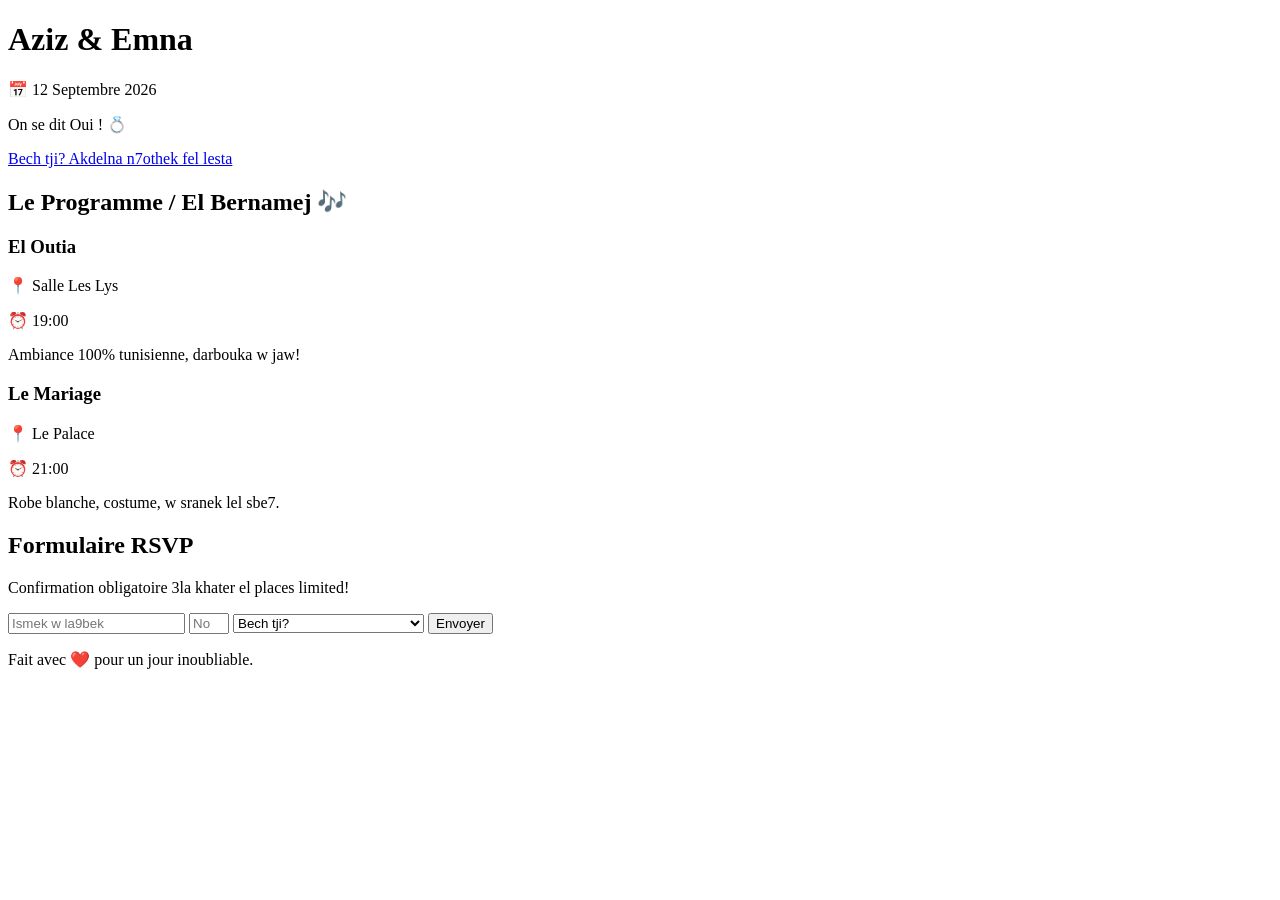
==== MARIAGE.HTML @ 6fee6981 "Rename MARIAGE to MARIAGE.HTML" ====
<!DOCTYPE html>
<html lang="fr">
<head>
    <meta charset="UTF-8">
    <meta name="viewport" content="width=device-width, initial-scale=1.0">
    <title>Notre Mariage ✨</title>
    <link rel="stylesheet" href="style.css">
</head>
<body>

    <!-- Header / Welcome -->
    <header class="hero">
        <div class="hero-content">
            <h1>Aziz & Emna</h1>
            <p class="date">📅 12 Septembre 2026</p>
            <p class="tagline">On se dit Oui ! 💍</p>
            <a href="#rsvp" class="btn">Bech tji? Akdelna n7othek fel lesta</a>
        </div>
    </header>

    <!-- Programme -->
    <section class="details">
        <h2>Le Programme / El Bernamej 🎶</h2>
        <div class="grid">
            <div class="card">
                <h3>El Outia</h3>
                <p>📍 Salle Les Lys</p>
                <p>⏰ 19:00</p>
                <p>Ambiance 100% tunisienne, darbouka w jaw!</p>
            </div>
            <div class="card">
                <h3>Le Mariage</h3>
                <p>📍 Le Palace</p>
                <p>⏰ 21:00</p>
                <p>Robe blanche, costume, w sranek lel sbe7.</p>
            </div>
        </div>
    </section>

    <!-- RSVP Form -->
    <section id="rsvp" class="rsvp-section">
        <h2>Formulaire RSVP</h2>
        <p>Confirmation obligatoire 3la khater el places limited!</p>
        <form class="rsvp-form">
            <input type="text" placeholder="Ismek w la9bek" required>
            <input type="number" placeholder="Nombre de personnes" min="1" max="5" required>
            <select required>
                <option value="">Bech tji?</option>
                <option value="oui">Ey nchallah, m9ayem el jaw!</option>
                <option value="non">Désolé(e), mana9darch</option>
            </select>
            <button type="submit" class="btn">Envoyer</button>
        </form>
    </section>

    <footer>
        <p>Fait avec ❤️ pour un jour inoubliable.</p>
    </footer>

</body>
</html>
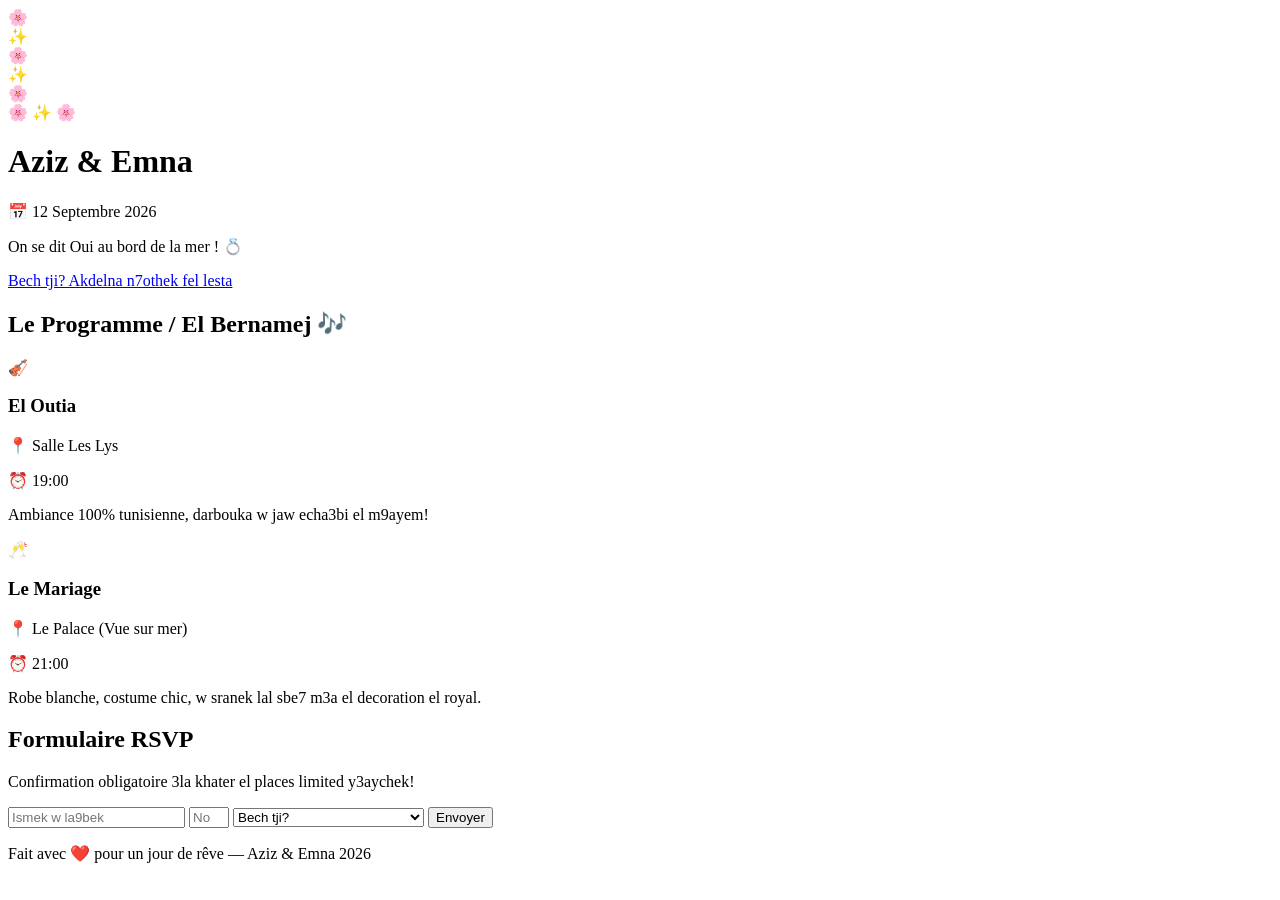
==== commit bdc7c16f: "Update MARIAGE.HTML" ====
--- a/MARIAGE.HTML
+++ b/MARIAGE.HTML
@@ -4,43 +4,62 @@
     <meta charset="UTF-8">
     <meta name="viewport" content="width=device-width, initial-scale=1.0">
     <title>Notre Mariage ✨</title>
+    <!-- Fonts Mezyanin men Google -->
+    <link rel="preconnect" href="https://fonts.googleapis.com">
+    <link rel="preconnect" href="https://fonts.gstatic.com" crossorigin>
+    <link href="https://fonts.googleapis.com/css2?family=Playfair+Display:ital,wght@0,400..900;1,400..900&family=Poppins:wght@300;400;600&display=swap" rel="stylesheet">
     <link rel="stylesheet" href="style.css">
 </head>
 <body>
 
+    <!-- El Decoration mte3 el wrud elli tti7 (Petals Animation) -->
+    <div class="petals-container">
+        <div class="petal">🌸</div>
+        <div class="petal">✨</div>
+        <div class="petal">🌸</div>
+        <div class="petal">✨</div>
+        <div class="petal">🌸</div>
+    </div>
+
     <!-- Header / Welcome -->
     <header class="hero">
+        <div class="hero-overlay"></div>
         <div class="hero-content">
+            <div class="floral-divider">🌸 ✨ 🌸</div>
             <h1>Aziz & Emna</h1>
             <p class="date">📅 12 Septembre 2026</p>
-            <p class="tagline">On se dit Oui ! 💍</p>
+            <p class="tagline">On se dit Oui au bord de la mer ! 💍</p>
             <a href="#rsvp" class="btn">Bech tji? Akdelna n7othek fel lesta</a>
         </div>
     </header>
 
     <!-- Programme -->
     <section class="details">
-        <h2>Le Programme / El Bernamej 🎶</h2>
+        <h2 class="section-title">Le Programme / El Bernamej 🎶</h2>
+        <div class="decorative-line"></div>
         <div class="grid">
             <div class="card">
+                <div class="card-icon">🎻</div>
                 <h3>El Outia</h3>
-                <p>📍 Salle Les Lys</p>
-                <p>⏰ 19:00</p>
-                <p>Ambiance 100% tunisienne, darbouka w jaw!</p>
+                <p class="loc">📍 Salle Les Lys</p>
+                <p class="time">⏰ 19:00</p>
+                <p class="desc">Ambiance 100% tunisienne, darbouka w jaw echa3bi el m9ayem!</p>
             </div>
             <div class="card">
+                <div class="card-icon">🥂</div>
                 <h3>Le Mariage</h3>
-                <p>📍 Le Palace</p>
-                <p>⏰ 21:00</p>
-                <p>Robe blanche, costume, w sranek lel sbe7.</p>
+                <p class="loc">📍 Le Palace (Vue sur mer)</p>
+                <p class="time">⏰ 21:00</p>
+                <p class="desc">Robe blanche, costume chic, w sranek lal sbe7 m3a el decoration el royal.</p>
             </div>
         </div>
     </section>
 
     <!-- RSVP Form -->
     <section id="rsvp" class="rsvp-section">
-        <h2>Formulaire RSVP</h2>
-        <p>Confirmation obligatoire 3la khater el places limited!</p>
+        <h2 class="section-title">Formulaire RSVP</h2>
+        <div class="decorative-line"></div>
+        <p class="rsvp-subtitle">Confirmation obligatoire 3la khater el places limited y3aychek!</p>
         <form class="rsvp-form">
             <input type="text" placeholder="Ismek w la9bek" required>
             <input type="number" placeholder="Nombre de personnes" min="1" max="5" required>
@@ -49,13 +68,14 @@
                 <option value="oui">Ey nchallah, m9ayem el jaw!</option>
                 <option value="non">Désolé(e), mana9darch</option>
             </select>
-            <button type="submit" class="btn">Envoyer</button>
+            <button type="submit" class="btn btn-submit">Envoyer</button>
         </form>
     </section>
 
     <footer>
-        <p>Fait avec ❤️ pour un jour inoubliable.</p>
+        <p>Fait avec ❤️ pour un jour de rêve — Aziz & Emna 2026</p>
     </footer>
 
 </body>
 </html>
+</html>
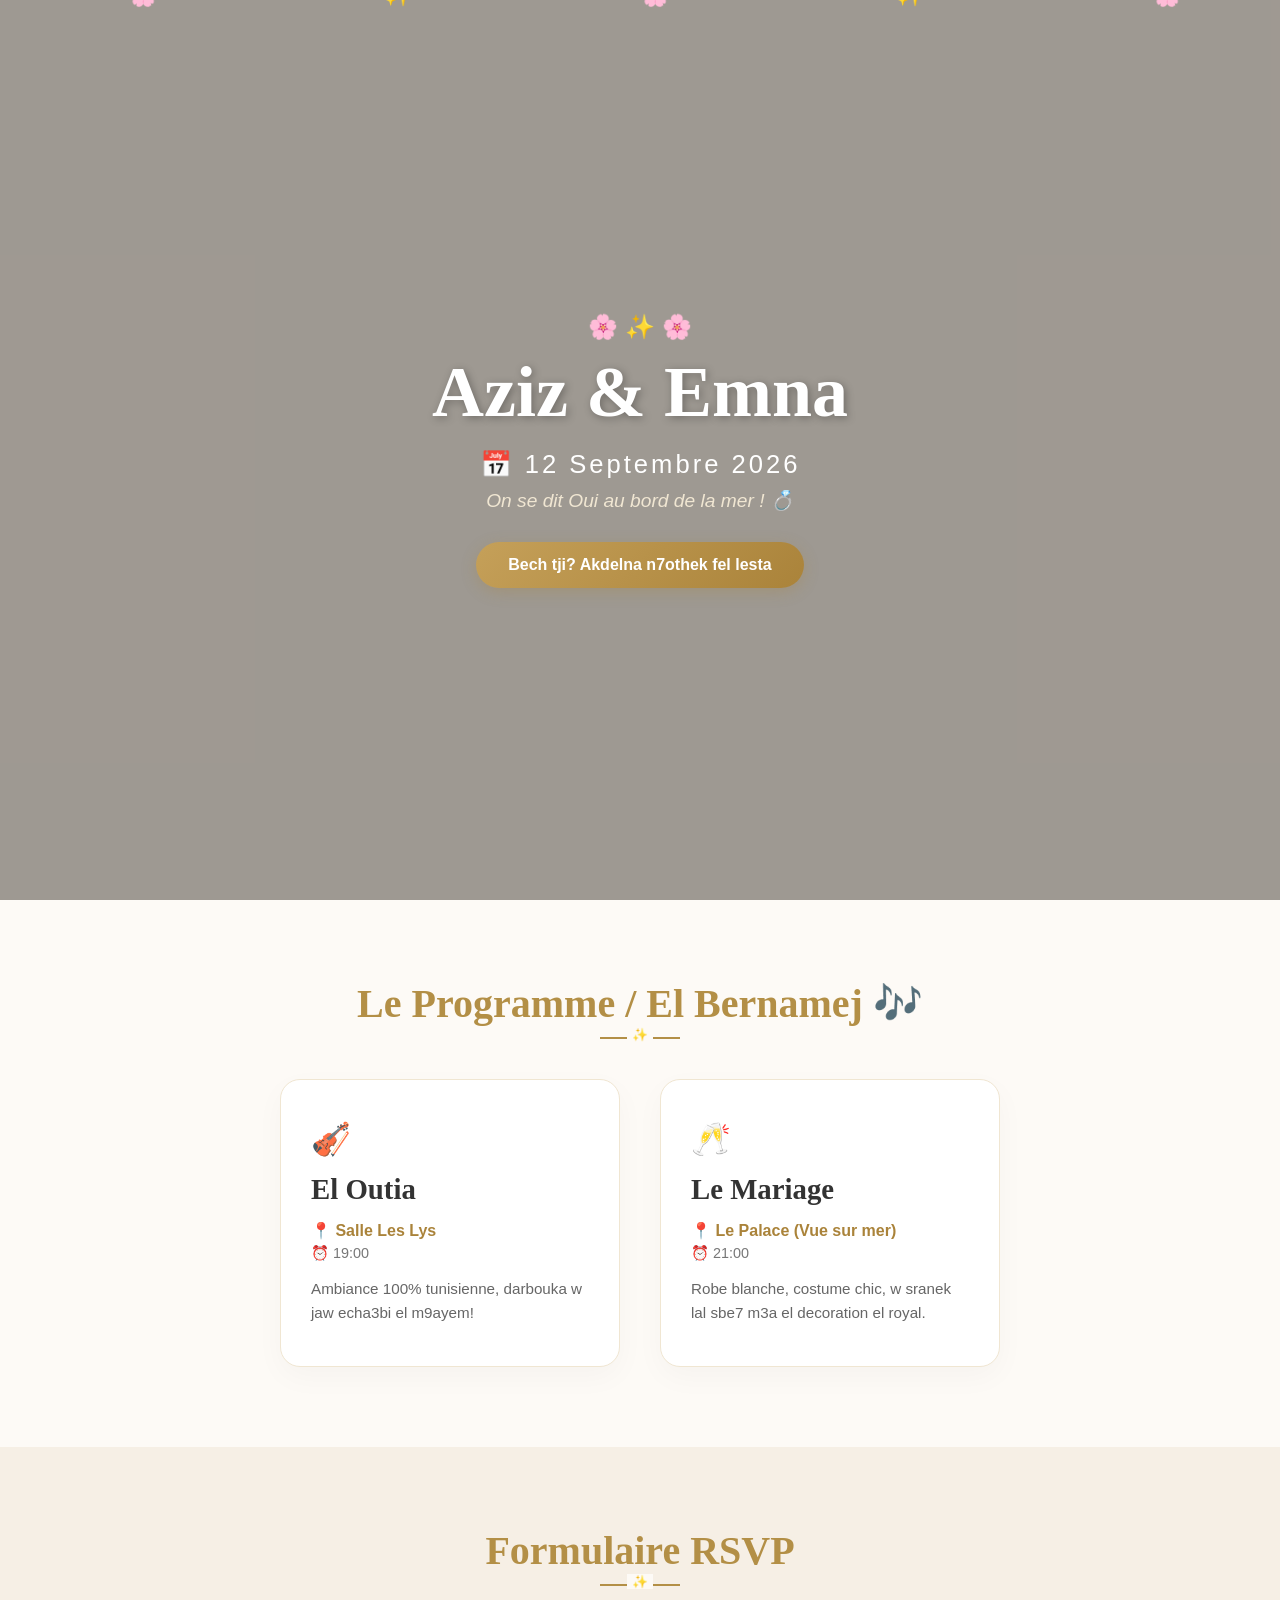
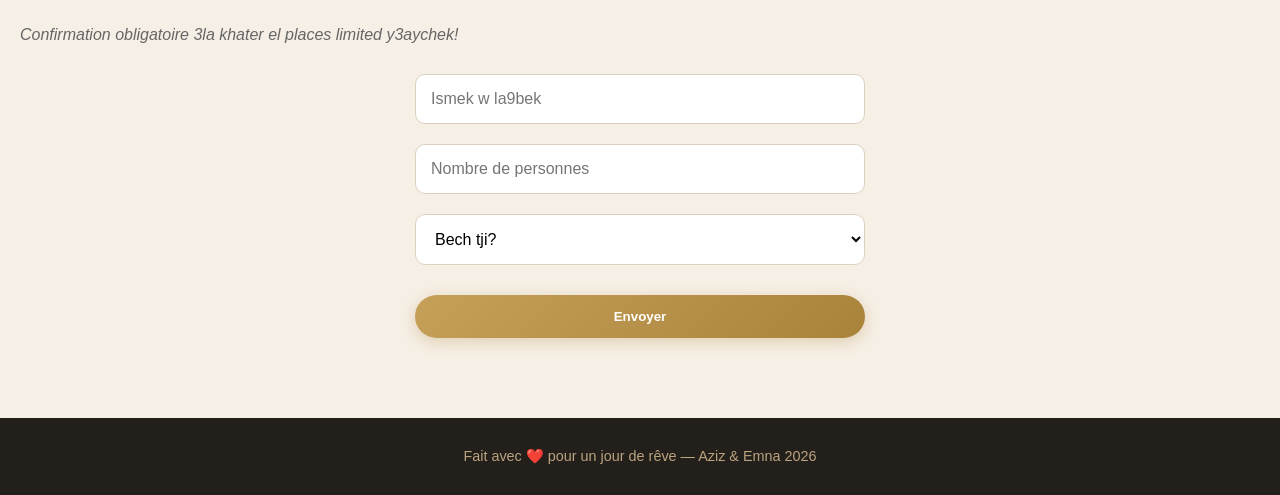
==== commit 71fd2db2: "Update MARIAGE.HTML" ====
--- a/MARIAGE.HTML
+++ b/MARIAGE.HTML
@@ -8,7 +8,7 @@
     <link rel="preconnect" href="https://fonts.googleapis.com">
     <link rel="preconnect" href="https://fonts.gstatic.com" crossorigin>
     <link href="https://fonts.googleapis.com/css2?family=Playfair+Display:ital,wght@0,400..900;1,400..900&family=Poppins:wght@300;400;600&display=swap" rel="stylesheet">
-    <link rel="stylesheet" href="style.css">
+    <link rel="stylesheet" href="MARIAGE.css">
 </head>
 <body>
 
--- a/MARIAGE.css
+++ b/MARIAGE.css
@@ -0,0 +1,238 @@
+/* --- Base Setup --- */
+* {
+    box-sizing: border-box;
+    margin: 0;
+    padding: 0;
+}
+
+body {
+    font-family: 'Poppins', sans-serif;
+    color: #4a4a4a;
+    background-color: #fdfaf6; /* Warm elegant off-white */
+    overflow-x: hidden;
+}
+
+h1, h2, h3 {
+    font-family: 'Playfair Display', serif;
+}
+
+/* --- Falling Decoration Animation --- */
+.petals-container {
+    position: absolute;
+    top: 0;
+    left: 0;
+    width: 100%;
+    height: 100vh;
+    overflow: hidden;
+    z-index: 10;
+    pointer-events: none;
+}
+
+.petal {
+    position: absolute;
+    top: -20px;
+    font-size: 1.5rem;
+    animation: fall linear infinite;
+}
+
+/* Randomizing petals positions & timing */
+.petal:nth-child(1) { left: 10%; animation-duration: 6s; animation-delay: 0s; }
+.petal:nth-child(2) { left: 30%; animation-duration: 8s; animation-delay: 2s; }
+.petal:nth-child(3) { left: 50%; animation-duration: 7s; animation-delay: 1s; }
+.petal:nth-child(4) { left: 70%; animation-duration: 9s; animation-delay: 3s; }
+.petal:nth-child(5) { left: 90%; animation-duration: 5s; animation-delay: 0.5s; }
+
+@keyframes fall {
+    0% { transform: translateY(0) rotate(0deg); opacity: 0; }
+    10% { opacity: 1; }
+    90% { opacity: 1; }
+    100% { transform: translateY(100vh) rotate(360deg); opacity: 0; }
+}
+
+/* --- Hero Section --- */
+.hero {
+    position: relative;
+    background: url('https://images.unsplash.com/photo-1519741497674-611481863552?q=80&w=1200') no-repeat center center/cover;
+    height: 100vh;
+    display: flex;
+    justify-content: center;
+    align-items: center;
+    text-align: center;
+    color: white;
+}
+
+.hero-overlay {
+    position: absolute;
+    top: 0; left: 0; width: 100%; height: 100%;
+    background: rgba(44, 34, 25, 0.45); /* Soft cinematic darken */
+    z-index: 1;
+}
+
+.hero-content {
+    position: relative;
+    z-index: 2;
+    padding: 20px;
+}
+
+.floral-divider {
+    font-size: 1.5rem;
+    margin-bottom: 10px;
+}
+
+.hero-content h1 {
+    font-size: 4.5rem;
+    font-weight: 700;
+    margin-bottom: 15px;
+    text-shadow: 2px 2px 8px rgba(0,0,0,0.3);
+}
+
+.hero-content .date {
+    font-size: 1.6rem;
+    letter-spacing: 3px;
+    font-weight: 300;
+}
+
+.hero-content .tagline {
+    font-size: 1.2rem;
+    font-style: italic;
+    margin-top: 10px;
+    color: #f0e6d2;
+}
+
+/* --- Beautiful Design Elements --- */
+.section-title {
+    font-size: 2.5rem;
+    color: #b38f46; /* Royal Gold */
+    margin-bottom: 5px;
+    text-align: center;
+}
+
+.decorative-line {
+    width: 80px;
+    height: 2px;
+    background-color: #b38f46;
+    margin: 10px auto 40px auto;
+    position: relative;
+}
+
+.decorative-line::after {
+    content: "✨";
+    position: absolute;
+    top: -10px;
+    left: 50%;
+    transform: translateX(-50%);
+    background: #fdfaf6;
+    padding: 0 5px;
+    font-size: 0.8rem;
+}
+
+/* --- Buttons --- */
+.btn {
+    display: inline-block;
+    padding: 14px 32px;
+    background: linear-gradient(135deg, #c5a059, #aa833a);
+    color: white;
+    text-decoration: none;
+    border-radius: 50px;
+    font-weight: 600;
+    margin-top: 30px;
+    box-shadow: 0 4px 15px rgba(170, 131, 58, 0.3);
+    transition: all 0.3s ease;
+    border: none;
+    cursor: pointer;
+}
+
+.btn:hover {
+    transform: translateY(-3px);
+    box-shadow: 0 6px 20px rgba(170, 131, 58, 0.5);
+}
+
+/* --- Cards / Cards Grid --- */
+.details {
+    padding: 80px 20px;
+}
+
+.grid {
+    display: flex;
+    justify-content: center;
+    gap: 40px;
+    flex-wrap: wrap;
+}
+
+.card {
+    background: white;
+    padding: 40px 30px;
+    border-radius: 20px;
+    box-shadow: 0 10px 30px rgba(0,0,0,0.03);
+    width: 340px;
+    border: 1px solid #f0e6d2;
+    position: relative;
+    transition: transform 0.3s ease;
+}
+
+.card:hover {
+    transform: translateY(-5px);
+}
+
+.card-icon {
+    font-size: 2rem;
+    margin-bottom: 15px;
+}
+
+.card h3 {
+    font-size: 1.8rem;
+    color: #333;
+    margin-bottom: 15px;
+}
+
+.card .loc { font-weight: 600; color: #aa833a; margin-bottom: 5px; }
+.card .time { font-size: 0.9rem; color: #777; margin-bottom: 15px; }
+.card .desc { font-size: 0.95rem; line-height: 1.6; color: #666; }
+
+/* --- RSVP Section --- */
+.rsvp-section {
+    background-color: #f6efe5;
+    padding: 80px 20px;
+}
+
+.rsvp-subtitle {
+    margin-bottom: 30px;
+    font-style: italic;
+    color: #666;
+}
+
+.rsvp-form {
+    max-width: 450px;
+    margin: 0 auto;
+    display: flex;
+    flex-direction: column;
+    gap: 20px;
+}
+
+.rsvp-form input, .rsvp-form select {
+    padding: 15px;
+    border: 1px solid #dcd1be;
+    border-radius: 10px;
+    font-size: 1rem;
+    font-family: 'Poppins', sans-serif;
+    background-color: white;
+    outline: none;
+    transition: border-color 0.3s;
+}
+
+.rsvp-form input:focus, .rsvp-form select:focus {
+    border-color: #aa833a;
+}
+
+.btn-submit {
+    margin-top: 10px;
+}
+
+/* --- Footer --- */
+footer {
+    padding: 30px;
+    background: #231f1a;
+    color: #baa380;
+    font-size: 0.9rem;
+    text-align: center;
+}
